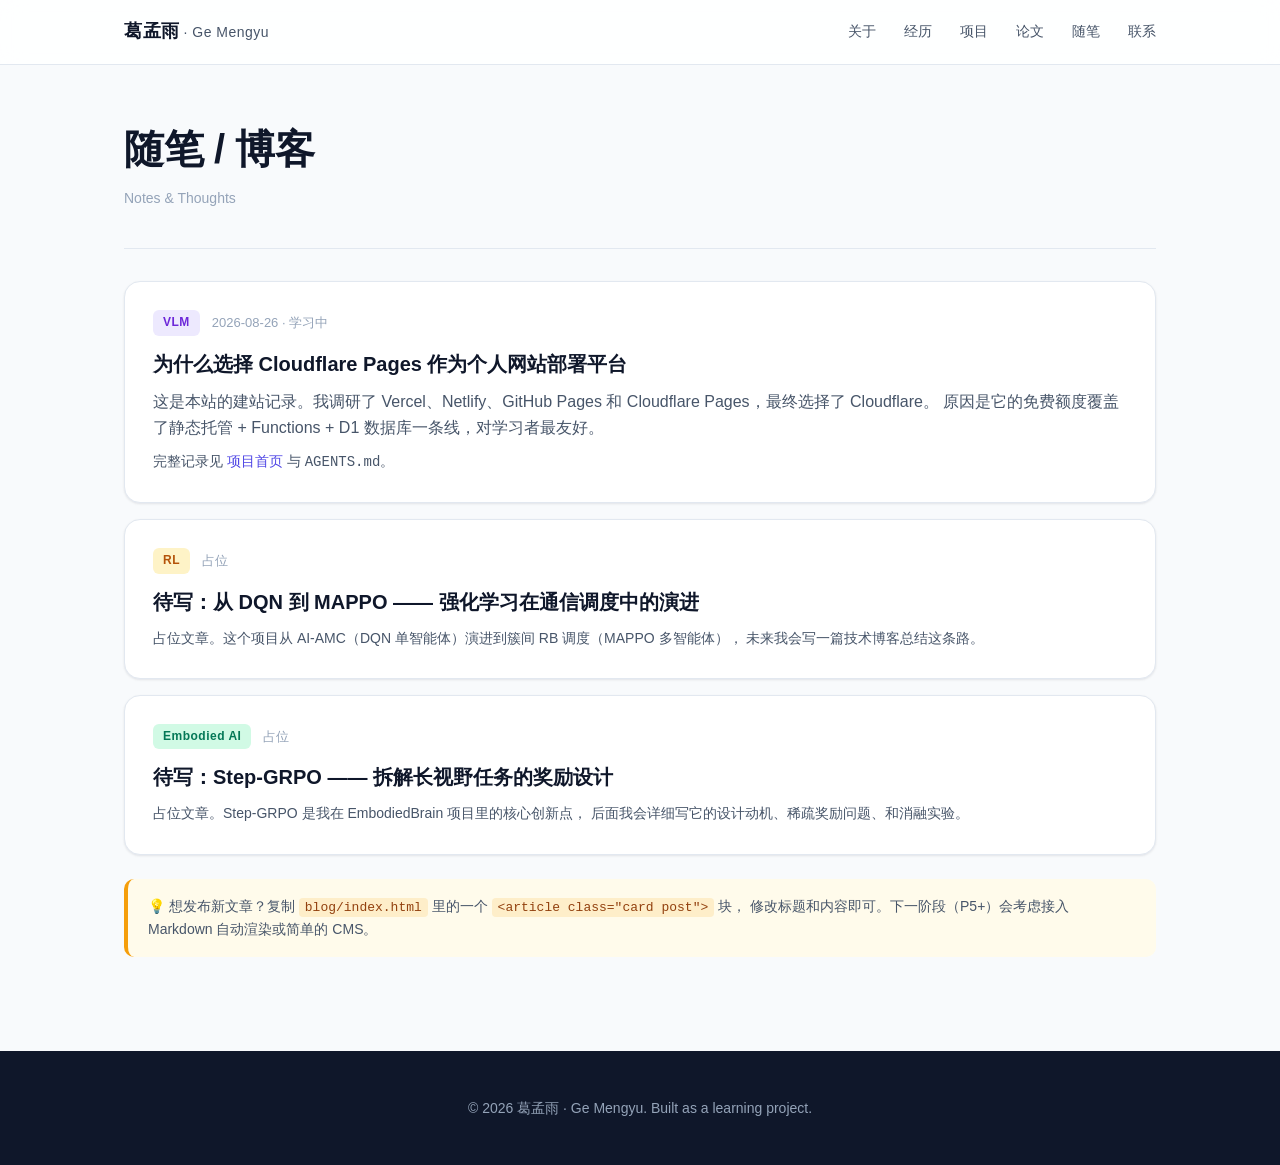
==== src/blog/index.html @ d72390fd "feat(site): add multi-page architecture with project details and blog pages" ====
<!DOCTYPE html>
<html lang="zh-CN">
<head>
  <meta charset="UTF-8" />
  <meta name="viewport" content="width=device-width, initial-scale=1.0" />
  <title>随笔 · 葛孟雨</title>
  <meta name="description" content="葛孟雨的技术随笔与学习笔记。" />
  <link rel="stylesheet" href="../styles/main.css" />
  <link rel="stylesheet" href="../styles/page.css" />
</head>
<body>
  <header class="site-header">
    <div class="container nav">
      <a href="../index.html" class="brand">葛孟雨<span class="brand-en">· Ge Mengyu</span></a>
      <nav class="nav-links" aria-label="主导航">
        <a href="../index.html#about">关于</a>
        <a href="../index.html#experience">经历</a>
        <a href="../projects/index.html">项目</a>
        <a href="../index.html#publications">论文</a>
        <a href="index.html">随笔</a>
        <a href="../index.html#contact">联系</a>
      </nav>
    </div>
  </header>

  <main class="page-list">
    <div class="container">
      <header class="page-header">
        <h1>随笔 / 博客</h1>
        <p class="muted">Notes &amp; Thoughts</p>
      </header>

      <article class="card post">
        <div class="card-meta">
          <span class="tag tag-vlm">VLM</span>
          <span class="time">2026-08-26 · 学习中</span>
        </div>
        <h3>为什么选择 Cloudflare Pages 作为个人网站部署平台</h3>
        <p>
          这是本站的建站记录。我调研了 Vercel、Netlify、GitHub Pages 和 Cloudflare Pages，最终选择了 Cloudflare。
          原因是它的免费额度覆盖了静态托管 + Functions + D1 数据库一条线，对学习者最友好。
        </p>
        <p class="muted">
          完整记录见 <a href="../index.html">项目首页</a> 与 <code>AGENTS.md</code>。
        </p>
      </article>

      <article class="card post">
        <div class="card-meta">
          <span class="tag tag-rl">RL</span>
          <span class="time">占位</span>
        </div>
        <h3>待写：从 DQN 到 MAPPO —— 强化学习在通信调度中的演进</h3>
        <p class="muted">
          占位文章。这个项目从 AI-AMC（DQN 单智能体）演进到簇间 RB 调度（MAPPO 多智能体），
          未来我会写一篇技术博客总结这条路。
        </p>
      </article>

      <article class="card post">
        <div class="card-meta">
          <span class="tag tag-marl">Embodied AI</span>
          <span class="time">占位</span>
        </div>
        <h3>待写：Step-GRPO —— 拆解长视野任务的奖励设计</h3>
        <p class="muted">
          占位文章。Step-GRPO 是我在 EmbodiedBrain 项目里的核心创新点，
          后面我会详细写它的设计动机、稀疏奖励问题、和消融实验。
        </p>
      </article>

      <p class="hint">
        💡 想发布新文章？复制 <code>blog/index.html</code> 里的一个 <code>&lt;article class="card post"&gt;</code> 块，
        修改标题和内容即可。下一阶段（P5+）会考虑接入 Markdown 自动渲染或简单的 CMS。
      </p>
    </div>
  </main>

  <footer class="site-footer">
    <div class="container">
      <p>© 2026 葛孟雨 · Ge Mengyu. Built as a learning project.</p>
    </div>
  </footer>
</body>
</html>
---- src/styles/main.css ----
/* ============================================================
   葛孟雨 · 个人网站样式
   风格：现代彩色 · 卡片化
   ============================================================ */

:root {
  /* 主色调：低饱和靛蓝（沉稳）+ 暖橙点缀（活力） */
  --c-primary: #4f46e5;       /* indigo-600 */
  --c-primary-soft: #eef2ff;  /* indigo-50 */
  --c-accent: #f59e0b;        /* amber-500 */
  --c-accent-soft: #fffbeb;

  /* 中性色 */
  --c-bg: #f8fafc;            /* slate-50 */
  --c-bg-alt: #ffffff;
  --c-text: #0f172a;          /* slate-900 */
  --c-text-soft: #475569;     /* slate-600 */
  --c-text-muted: #94a3b8;    /* slate-400 */
  --c-border: #e2e8f0;        /* slate-200 */

  /* 间距与圆角 */
  --radius: 16px;
  --radius-sm: 10px;
  --shadow-sm: 0 1px 2px rgba(15, 23, 42, 0.04), 0 1px 3px rgba(15, 23, 42, 0.06);
  --shadow-md: 0 4px 6px rgba(15, 23, 42, 0.04), 0 10px 15px rgba(15, 23, 42, 0.06);
  --shadow-lg: 0 20px 25px rgba(15, 23, 42, 0.08), 0 10px 10px rgba(15, 23, 42, 0.04);
}

* { box-sizing: border-box; }

html { scroll-behavior: smooth; }

body {
  margin: 0;
  font-family: -apple-system, BlinkMacSystemFont, "Segoe UI", "PingFang SC",
               "Hiragino Sans GB", "Microsoft YaHei", sans-serif;
  font-size: 16px;
  line-height: 1.65;
  color: var(--c-text);
  background: var(--c-bg);
  -webkit-font-smoothing: antialiased;
}

a { color: var(--c-primary); text-decoration: none; }
a:hover { text-decoration: underline; }

.container {
  max-width: 1080px;
  margin: 0 auto;
  padding: 0 24px;
}

/* ========== Header ========== */
.site-header {
  position: sticky;
  top: 0;
  z-index: 50;
  background: rgba(255, 255, 255, 0.85);
  backdrop-filter: saturate(180%) blur(12px);
  border-bottom: 1px solid var(--c-border);
}
.nav {
  display: flex;
  align-items: center;
  justify-content: space-between;
  height: 64px;
}
.brand {
  font-weight: 700;
  font-size: 18px;
  color: var(--c-text);
  letter-spacing: 0.5px;
}
.brand:hover { text-decoration: none; }
.brand-en {
  font-weight: 400;
  color: var(--c-text-soft);
  margin-left: 4px;
  font-size: 14px;
}
.nav-links {
  display: flex;
  gap: 28px;
}
.nav-links a {
  color: var(--c-text-soft);
  font-size: 14px;
  font-weight: 500;
  transition: color 0.2s;
}
.nav-links a:hover { color: var(--c-primary); text-decoration: none; }

/* ========== Hero ========== */
.hero {
  position: relative;
  padding: 96px 0 80px;
  overflow: hidden;
}
.hero-inner {
  position: relative;
  z-index: 1;
}
.hero-eyebrow {
  display: inline-block;
  font-size: 13px;
  font-weight: 600;
  color: var(--c-primary);
  background: var(--c-primary-soft);
  padding: 6px 14px;
  border-radius: 999px;
  margin: 0 0 24px;
  letter-spacing: 1px;
  text-transform: uppercase;
}
.hero-title {
  font-size: clamp(40px, 6vw, 64px);
  font-weight: 800;
  margin: 0 0 12px;
  letter-spacing: -0.02em;
  line-height: 1.1;
}
.hero-title-en {
  font-weight: 300;
  color: var(--c-text-soft);
  font-size: 0.55em;
  margin-left: 8px;
}
.hero-tagline {
  font-size: 20px;
  color: var(--c-text-soft);
  margin: 0 0 20px;
  font-weight: 500;
}
.hero-tagline .dot { color: var(--c-text-muted); margin: 0 8px; }
.hero-tagline .amp { color: var(--c-accent); font-style: italic; }
.hero-sub {
  max-width: 640px;
  font-size: 16px;
  color: var(--c-text-soft);
  margin: 0 0 32px;
}
.hero-actions { display: flex; gap: 12px; flex-wrap: wrap; }

.btn {
  display: inline-block;
  padding: 12px 22px;
  border-radius: var(--radius-sm);
  font-weight: 600;
  font-size: 15px;
  transition: transform 0.15s, box-shadow 0.15s;
}
.btn:hover { transform: translateY(-1px); text-decoration: none; }
.btn-primary {
  background: var(--c-primary);
  color: #fff;
  box-shadow: var(--shadow-md);
}
.btn-primary:hover { box-shadow: var(--shadow-lg); color: #fff; }
.btn-ghost {
  background: transparent;
  color: var(--c-text);
  border: 1px solid var(--c-border);
}
.btn-ghost:hover { border-color: var(--c-primary); color: var(--c-primary); }

/* Hero 背景装饰 */
.hero-bg {
  position: absolute;
  inset: 0;
  background:
    radial-gradient(circle at 90% 10%, rgba(79, 70, 229, 0.10), transparent 40%),
    radial-gradient(circle at 10% 80%, rgba(245, 158, 11, 0.10), transparent 40%);
  z-index: 0;
}

/* ========== Sections ========== */
.section { padding: 80px 0; }
.section-alt { background: var(--c-bg-alt); }

.section-header {
  margin-bottom: 40px;
}
.section-header h2 {
  font-size: 32px;
  font-weight: 700;
  margin: 0 0 4px;
  letter-spacing: -0.01em;
}
.section-header p {
  margin: 0;
  color: var(--c-text-muted);
  font-size: 13px;
  letter-spacing: 1.5px;
  text-transform: uppercase;
  font-weight: 600;
}

/* ========== Grid ========== */
.grid {
  display: grid;
  grid-template-columns: 1fr;
  gap: 20px;
}
.grid-2 { grid-template-columns: repeat(auto-fit, minmax(320px, 1fr)); }
.grid-3 { grid-template-columns: repeat(auto-fit, minmax(280px, 1fr)); }

/* ========== Card ========== */
.card {
  background: var(--c-bg-alt);
  border: 1px solid var(--c-border);
  border-radius: var(--radius);
  padding: 28px;
  box-shadow: var(--shadow-sm);
  transition: transform 0.2s, box-shadow 0.2s, border-color 0.2s;
}
.card:hover {
  transform: translateY(-2px);
  box-shadow: var(--shadow-md);
  border-color: rgba(79, 70, 229, 0.25);
}
.card h3 {
  margin: 0 0 12px;
  font-size: 18px;
  font-weight: 700;
}
.card p { margin: 0 0 12px; color: var(--c-text-soft); }
.card p:last-child { margin-bottom: 0; }
.mt { margin-top: 20px !important; }

.card-feature {
  border-left: 4px solid var(--c-primary);
}
.card-meta {
  display: flex;
  align-items: center;
  gap: 12px;
  margin-bottom: 12px;
  flex-wrap: wrap;
}
.badge {
  display: inline-block;
  padding: 3px 10px;
  border-radius: 999px;
  font-size: 12px;
  font-weight: 600;
}
.badge-brand { background: var(--c-primary-soft); color: var(--c-primary); }
.time { font-size: 13px; color: var(--c-text-muted); }
.muted { color: var(--c-text-muted); font-size: 14px; }

/* ========== Tags ========== */
.tag-list {
  list-style: none;
  padding: 0;
  margin: 16px 0 0;
  display: flex;
  flex-wrap: wrap;
  gap: 8px;
}
.tag-list li {
  padding: 4px 12px;
  background: var(--c-primary-soft);
  color: var(--c-primary);
  border-radius: 999px;
  font-size: 13px;
  font-weight: 500;
}

.tag {
  display: inline-block;
  padding: 3px 10px;
  border-radius: 6px;
  font-size: 12px;
  font-weight: 600;
  letter-spacing: 0.5px;
}
.tag-vlm { background: #ede9fe; color: #6d28d9; }
.tag-rl { background: #fef3c7; color: #b45309; }
.tag-marl { background: #d1fae5; color: #047857; }

/* ========== Timeline ========== */
.timeline {
  list-style: none;
  padding: 0;
  margin: 0;
}
.timeline li {
  padding: 12px 0;
  border-left: 2px solid var(--c-border);
  padding-left: 16px;
  margin-left: 4px;
  position: relative;
}
.timeline li::before {
  content: "";
  position: absolute;
  left: -5px;
  top: 18px;
  width: 8px;
  height: 8px;
  border-radius: 50%;
  background: var(--c-primary);
}
.timeline li + li { border-top: 1px dashed var(--c-border); }
.timeline .time {
  display: block;
  font-size: 13px;
  color: var(--c-text-muted);
  margin-bottom: 4px;
}

/* ========== Bullets ========== */
.bullets {
  margin: 12px 0 0;
  padding-left: 18px;
  color: var(--c-text-soft);
}
.bullets li { margin-bottom: 6px; }
.bullets strong { color: var(--c-text); }

/* ========== Project Cards ========== */
.card-link {
  display: inline-block;
  margin-top: 12px;
  font-weight: 600;
  font-size: 14px;
}

/* ========== Publications ========== */
.pubs {
  list-style: none;
  padding: 0;
  margin: 0;
  display: grid;
  gap: 8px;
}
.pubs li {
  background: var(--c-bg-alt);
  border: 1px solid var(--c-border);
  border-radius: var(--radius-sm);
  padding: 16px 20px;
  display: flex;
  align-items: baseline;
  gap: 16px;
  transition: border-color 0.2s;
}
.pubs li:hover { border-color: var(--c-primary); }
.pubs .venue {
  flex-shrink: 0;
  font-size: 13px;
  color: var(--c-text-soft);
  font-weight: 600;
  min-width: 160px;
}
.venue-top {
  color: var(--c-primary);
  position: relative;
}
.venue-top::after {
  content: "★";
  margin-left: 4px;
  color: var(--c-accent);
}
.pubs .title { color: var(--c-text); }

.patent {
  margin-top: 32px;
  background: var(--c-accent-soft);
  border-left: 4px solid var(--c-accent);
  border-radius: var(--radius-sm);
  padding: 20px 24px;
}
.patent h3 { margin: 0 0 8px; font-size: 16px; }
.patent ul { margin: 0; padding-left: 20px; color: var(--c-text-soft); }

/* ========== Awards ========== */
.awards {
  list-style: none;
  padding: 0;
  margin: 0;
}
.awards li {
  padding: 10px 0;
  border-bottom: 1px dashed var(--c-border);
  color: var(--c-text-soft);
}
.awards li:last-child { border-bottom: none; }
.awards strong {
  display: inline-block;
  min-width: 60px;
  color: var(--c-primary);
  font-weight: 700;
}

/* ========== Footer ========== */
.site-footer {
  background: var(--c-text);
  color: var(--c-text-muted);
  padding: 32px 0;
  text-align: center;
  font-size: 14px;
}

/* ========== Responsive ========== */
@media (max-width: 640px) {
  .nav-links { display: none; }
  .hero { padding: 64px 0 56px; }
  .section { padding: 56px 0; }
  .section-header h2 { font-size: 26px; }
  .card { padding: 22px; }
  .pubs li { flex-direction: column; gap: 4px; }
  .pubs .venue { min-width: auto; }
}
---- src/styles/page.css ----
/* ============================================================
   详情页 / 列表页 / 博客页专用样式
   ============================================================ */

.page-detail,
.page-list {
  padding: 48px 0 80px;
  min-height: 70vh;
}

.page-header {
  margin-bottom: 32px;
  padding-bottom: 24px;
  border-bottom: 1px solid var(--c-border);
}
.page-header h1 {
  font-size: clamp(28px, 4vw, 40px);
  font-weight: 800;
  margin: 12px 0 8px;
  letter-spacing: -0.01em;
  line-height: 1.2;
}
.page-header .tag { margin-right: 8px; }

.back-link {
  display: inline-block;
  margin-bottom: 24px;
  color: var(--c-text-soft);
  font-size: 14px;
  font-weight: 500;
}
.back-link:hover { color: var(--c-primary); text-decoration: none; }

/* 详情页区段间距 */
.page-detail .card { margin-bottom: 16px; }
.page-detail .card h3 {
  color: var(--c-primary);
  font-size: 19px;
}

/* 详情页：让链接更醒目 */
.page-detail a { color: var(--c-primary); }

/* 项目列表页：整张卡片可点 */
.project-card-link {
  display: block;
  color: inherit;
  text-decoration: none;
  position: relative;
  transition: transform 0.2s, box-shadow 0.2s, border-color 0.2s;
}
.project-card-link:hover {
  text-decoration: none;
  color: inherit;
  transform: translateY(-3px);
  box-shadow: var(--shadow-md);
  border-color: var(--c-primary);
}
.project-card-link h3 { color: var(--c-primary); }

/* 博客文章 */
.post { margin-bottom: 16px; }
.post h3 {
  font-size: 20px;
  margin: 0 0 8px;
  color: var(--c-text);
}
.post p { margin: 0 0 8px; }
.post p:last-child { margin-bottom: 0; }

.hint {
  margin-top: 24px;
  padding: 16px 20px;
  background: var(--c-accent-soft);
  border-left: 4px solid var(--c-accent);
  border-radius: var(--radius-sm);
  color: var(--c-text-soft);
  font-size: 14px;
}
.hint code {
  background: rgba(245, 158, 11, 0.15);
  color: #92400e;
  padding: 2px 6px;
  border-radius: 4px;
  font-size: 13px;
}
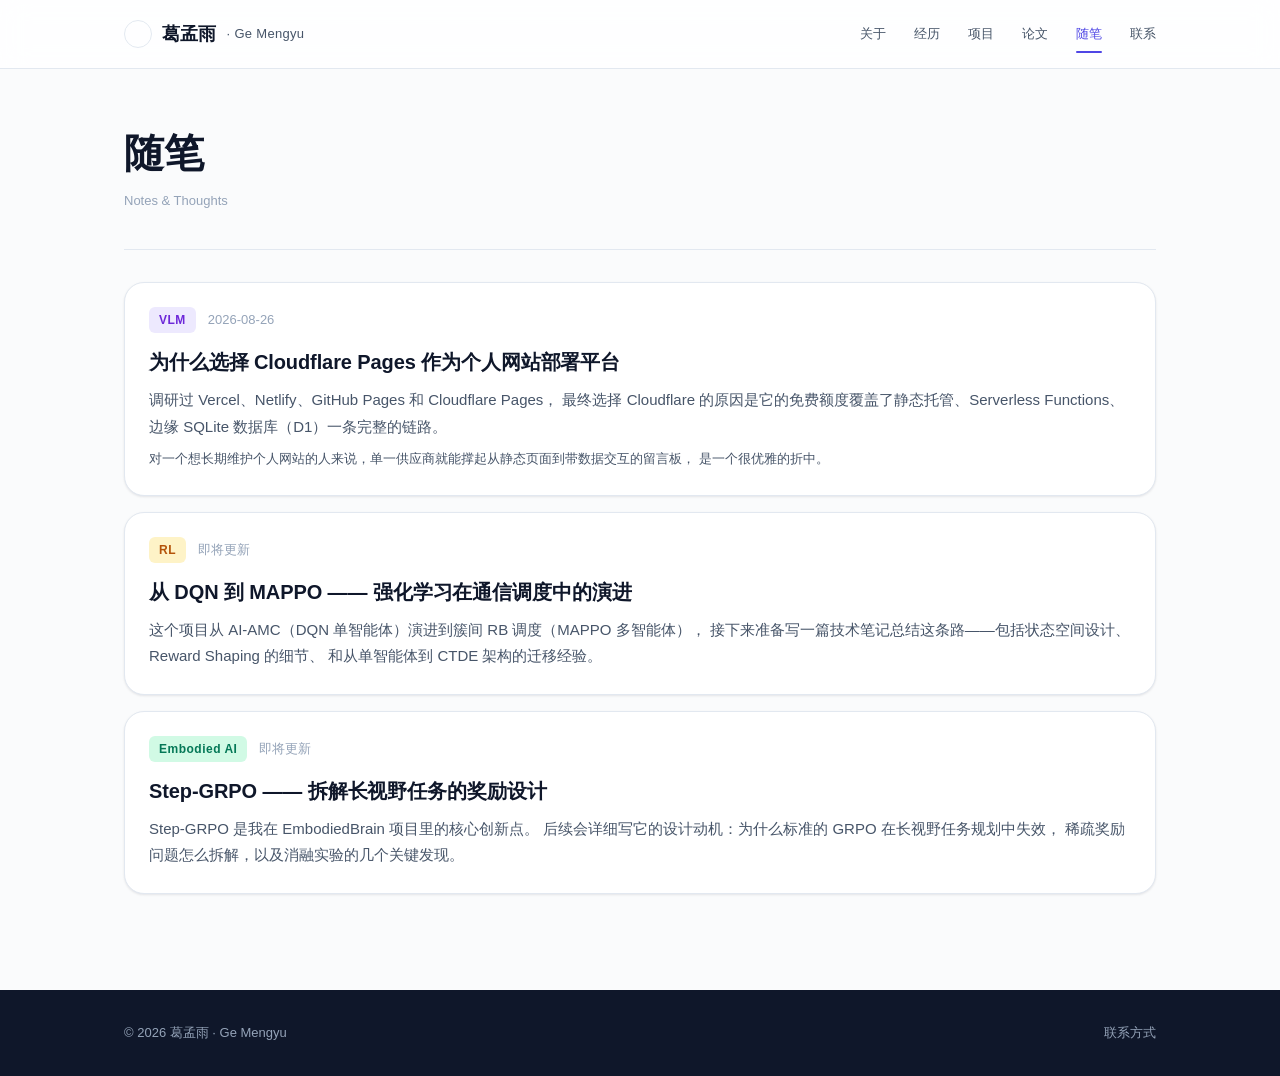
==== commit 45b96581: "feat(design): P5 production polish — hero portrait, about photo, PWA manifest, Open Graph, remove le" ====
--- a/src/blog/index.html
+++ b/src/blog/index.html
@@ -4,21 +4,38 @@
   <meta charset="UTF-8" />
   <meta name="viewport" content="width=device-width, initial-scale=1.0" />
   <title>随笔 · 葛孟雨</title>
-  <meta name="description" content="葛孟雨的技术随笔与学习笔记。" />
+  <meta name="description" content="葛孟雨的技术随笔 — 关于大模型、强化学习、具身智能和工程实践的笔记。" />
+  <meta name="author" content="葛孟雨" />
+  <meta name="theme-color" content="#4f46e5" />
+
+  <meta property="og:type" content="website" />
+  <meta property="og:title" content="随笔 · 葛孟雨" />
+  <meta property="og:description" content="技术随笔 — 大模型、强化学习、具身智能。" />
+  <meta property="og:image" content="/assets/images/avatar.jpg" />
+  <meta property="og:locale" content="zh_CN" />
+  <meta name="twitter:card" content="summary_large_image" />
+
+  <link rel="icon" type="image/png" sizes="32x32" href="/assets/images/favicon-32.png" />
+  <link rel="apple-touch-icon" sizes="180x180" href="/assets/images/favicon-180.png" />
+  <link rel="manifest" href="/manifest.json" />
+
   <link rel="stylesheet" href="../styles/main.css" />
   <link rel="stylesheet" href="../styles/page.css" />
 </head>
 <body>
   <header class="site-header">
     <div class="container nav">
-      <a href="../index.html" class="brand">葛孟雨<span class="brand-en">· Ge Mengyu</span></a>
+      <a href="../index.html" class="brand">
+        <span class="brand-mark" aria-hidden="true" style="background-image:url('/assets/images/avatar-200.jpg')"></span>
+        葛孟雨<span class="brand-en">· Ge Mengyu</span>
+      </a>
       <nav class="nav-links" aria-label="主导航">
         <a href="../index.html#about">关于</a>
         <a href="../index.html#experience">经历</a>
         <a href="../projects/index.html">项目</a>
         <a href="../index.html#publications">论文</a>
-        <a href="index.html">随笔</a>
-        <a href="../index.html#contact">联系</a>
+        <a href="index.html" class="active">随笔</a>
+        <a href="../contact/index.html">联系</a>
       </nav>
     </div>
   </header>
@@ -26,59 +43,59 @@
   <main class="page-list">
     <div class="container">
       <header class="page-header">
-        <h1>随笔 / 博客</h1>
+        <h1>随笔</h1>
         <p class="muted">Notes &amp; Thoughts</p>
       </header>
 
       <article class="card post">
         <div class="card-meta">
           <span class="tag tag-vlm">VLM</span>
-          <span class="time">2026-08-26 · 学习中</span>
+          <span class="time">2026-08-26</span>
         </div>
         <h3>为什么选择 Cloudflare Pages 作为个人网站部署平台</h3>
         <p>
-          这是本站的建站记录。我调研了 Vercel、Netlify、GitHub Pages 和 Cloudflare Pages，最终选择了 Cloudflare。
-          原因是它的免费额度覆盖了静态托管 + Functions + D1 数据库一条线，对学习者最友好。
+          调研过 Vercel、Netlify、GitHub Pages 和 Cloudflare Pages，
+          最终选择 Cloudflare 的原因是它的免费额度覆盖了静态托管、Serverless Functions、
+          边缘 SQLite 数据库（D1）一条完整的链路。
         </p>
         <p class="muted">
-          完整记录见 <a href="../index.html">项目首页</a> 与 <code>AGENTS.md</code>。
+          对一个想长期维护个人网站的人来说，单一供应商就能撑起从静态页面到带数据交互的留言板，
+          是一个很优雅的折中。
         </p>
       </article>
 
       <article class="card post">
         <div class="card-meta">
           <span class="tag tag-rl">RL</span>
-          <span class="time">占位</span>
+          <span class="time">即将更新</span>
         </div>
-        <h3>待写：从 DQN 到 MAPPO —— 强化学习在通信调度中的演进</h3>
-        <p class="muted">
-          占位文章。这个项目从 AI-AMC（DQN 单智能体）演进到簇间 RB 调度（MAPPO 多智能体），
-          未来我会写一篇技术博客总结这条路。
+        <h3>从 DQN 到 MAPPO —— 强化学习在通信调度中的演进</h3>
+        <p>
+          这个项目从 AI-AMC（DQN 单智能体）演进到簇间 RB 调度（MAPPO 多智能体），
+          接下来准备写一篇技术笔记总结这条路——包括状态空间设计、Reward Shaping 的细节、
+          和从单智能体到 CTDE 架构的迁移经验。
         </p>
       </article>
 
       <article class="card post">
         <div class="card-meta">
           <span class="tag tag-marl">Embodied AI</span>
-          <span class="time">占位</span>
+          <span class="time">即将更新</span>
         </div>
-        <h3>待写：Step-GRPO —— 拆解长视野任务的奖励设计</h3>
-        <p class="muted">
-          占位文章。Step-GRPO 是我在 EmbodiedBrain 项目里的核心创新点，
-          后面我会详细写它的设计动机、稀疏奖励问题、和消融实验。
+        <h3>Step-GRPO —— 拆解长视野任务的奖励设计</h3>
+        <p>
+          Step-GRPO 是我在 EmbodiedBrain 项目里的核心创新点。
+          后续会详细写它的设计动机：为什么标准的 GRPO 在长视野任务规划中失效，
+          稀疏奖励问题怎么拆解，以及消融实验的几个关键发现。
         </p>
       </article>
-
-      <p class="hint">
-        💡 想发布新文章？复制 <code>blog/index.html</code> 里的一个 <code>&lt;article class="card post"&gt;</code> 块，
-        修改标题和内容即可。下一阶段（P5+）会考虑接入 Markdown 自动渲染或简单的 CMS。
-      </p>
     </div>
   </main>
 
   <footer class="site-footer">
     <div class="container">
-      <p>© 2026 葛孟雨 · Ge Mengyu. Built as a learning project.</p>
+      <span>© 2026 葛孟雨 · Ge Mengyu</span>
+      <span><a href="../contact/index.html">联系方式</a></span>
     </div>
   </footer>
 </body>
--- a/src/styles/main.css
+++ b/src/styles/main.css
@@ -1,82 +1,159 @@
 /* ============================================================
    葛孟雨 · 个人网站样式
-   风格：现代彩色 · 卡片化
+   风格：专业现代 · 卡片化 · 细节克制
    ============================================================ */
 
 :root {
-  /* 主色调：低饱和靛蓝（沉稳）+ 暖橙点缀（活力） */
-  --c-primary: #4f46e5;       /* indigo-600 */
-  --c-primary-soft: #eef2ff;  /* indigo-50 */
-  --c-accent: #f59e0b;        /* amber-500 */
+  /* 主色：低饱和靛蓝（沉稳）+ 暖橙点缀（活力） */
+  --c-primary: #4f46e5;
+  --c-primary-2: #6366f1;        /* hover / 渐变伴侣 */
+  --c-primary-soft: #eef2ff;
+  --c-primary-deep: #3730a3;     /* 深色文本强调 */
+  --c-accent: #f59e0b;
   --c-accent-soft: #fffbeb;
 
-  /* 中性色 */
-  --c-bg: #f8fafc;            /* slate-50 */
-  --c-bg-alt: #ffffff;
-  --c-text: #0f172a;          /* slate-900 */
-  --c-text-soft: #475569;     /* slate-600 */
-  --c-text-muted: #94a3b8;    /* slate-400 */
-  --c-border: #e2e8f0;        /* slate-200 */
-
-  /* 间距与圆角 */
-  --radius: 16px;
-  --radius-sm: 10px;
+  /* 中性色阶（精心调过，避免对比度坑） */
+  --c-bg: #fafbfc;               /* 主背景，slate-50 微调 */
+  --c-bg-alt: #ffffff;           /* 卡片背景 */
+  --c-bg-subtle: #f1f5f9;        /* 子区块背景 */
+  --c-text: #0f172a;
+  --c-text-soft: #475569;
+  --c-text-muted: #94a3b8;
+  --c-border: #e2e8f0;
+  --c-border-strong: #cbd5e1;
+
+  /* 排版尺度 */
+  --fs-xs: 12px;
+  --fs-sm: 13px;
+  --fs-base: 15px;
+  --fs-md: 16px;
+  --fs-lg: 18px;
+  --fs-xl: 20px;
+  --fs-2xl: 24px;
+  --fs-3xl: 32px;
+  --fs-4xl: 40px;
+  --fs-5xl: clamp(40px, 6vw, 64px);
+
+  /* 间距 */
+  --space-1: 4px;
+  --space-2: 8px;
+  --space-3: 12px;
+  --space-4: 16px;
+  --space-5: 20px;
+  --space-6: 24px;
+  --space-8: 32px;
+  --space-10: 40px;
+  --space-12: 48px;
+  --space-16: 64px;
+  --space-20: 80px;
+
+  /* 圆角 */
+  --radius-sm: 8px;
+  --radius: 14px;
+  --radius-lg: 20px;
+  --radius-xl: 28px;
+
+  /* 阴影 */
   --shadow-sm: 0 1px 2px rgba(15, 23, 42, 0.04), 0 1px 3px rgba(15, 23, 42, 0.06);
   --shadow-md: 0 4px 6px rgba(15, 23, 42, 0.04), 0 10px 15px rgba(15, 23, 42, 0.06);
   --shadow-lg: 0 20px 25px rgba(15, 23, 42, 0.08), 0 10px 10px rgba(15, 23, 42, 0.04);
-}
-
-* { box-sizing: border-box; }
+  --shadow-glow: 0 20px 60px -10px rgba(79, 70, 229, 0.18);
+
+  /* 动效 */
+  --ease: cubic-bezier(0.4, 0, 0.2, 1);
+  --t-fast: 150ms;
+  --t-base: 220ms;
+}
+
+/* ============== 基础 ============== */
+
+*, *::before, *::after { box-sizing: border-box; }
 
 html { scroll-behavior: smooth; }
 
 body {
   margin: 0;
-  font-family: -apple-system, BlinkMacSystemFont, "Segoe UI", "PingFang SC",
-               "Hiragino Sans GB", "Microsoft YaHei", sans-serif;
-  font-size: 16px;
-  line-height: 1.65;
+  font-family:
+    -apple-system, BlinkMacSystemFont, "Segoe UI",
+    "PingFang SC", "Hiragino Sans GB", "Microsoft YaHei",
+    "Helvetica Neue", Arial, sans-serif;
+  font-size: var(--fs-base);
+  line-height: 1.7;
   color: var(--c-text);
   background: var(--c-bg);
   -webkit-font-smoothing: antialiased;
-}
-
-a { color: var(--c-primary); text-decoration: none; }
-a:hover { text-decoration: underline; }
+  -moz-osx-font-smoothing: grayscale;
+  text-rendering: optimizeLegibility;
+}
+
+a {
+  color: var(--c-primary);
+  text-decoration: none;
+  transition: color var(--t-fast) var(--ease);
+}
+a:hover { color: var(--c-primary-2); }
+
+img { max-width: 100%; height: auto; display: block; }
+
+/* 选区颜色 */
+::selection {
+  background: var(--c-primary-soft);
+  color: var(--c-primary-deep);
+}
+
+/* 焦点态（无障碍） */
+:focus-visible {
+  outline: 2px solid var(--c-primary);
+  outline-offset: 2px;
+  border-radius: 4px;
+}
 
 .container {
   max-width: 1080px;
   margin: 0 auto;
-  padding: 0 24px;
-}
-
-/* ========== Header ========== */
+  padding: 0 var(--space-6);
+}
+
+/* ============== Header ============== */
+
 .site-header {
   position: sticky;
   top: 0;
   z-index: 50;
-  background: rgba(255, 255, 255, 0.85);
-  backdrop-filter: saturate(180%) blur(12px);
+  background: rgba(255, 255, 255, 0.78);
+  backdrop-filter: saturate(180%) blur(14px);
+  -webkit-backdrop-filter: saturate(180%) blur(14px);
   border-bottom: 1px solid var(--c-border);
 }
 .nav {
   display: flex;
   align-items: center;
   justify-content: space-between;
-  height: 64px;
+  height: 68px;
 }
 .brand {
   font-weight: 700;
-  font-size: 18px;
+  font-size: var(--fs-lg);
   color: var(--c-text);
-  letter-spacing: 0.5px;
-}
-.brand:hover { text-decoration: none; }
+  letter-spacing: 0.2px;
+  display: flex;
+  align-items: center;
+  gap: 10px;
+}
+.brand:hover { color: var(--c-text); }
+.brand-mark {
+  width: 28px;
+  height: 28px;
+  border-radius: 50%;
+  background-size: cover;
+  background-position: center;
+  border: 1px solid var(--c-border);
+}
 .brand-en {
   font-weight: 400;
   color: var(--c-text-soft);
-  margin-left: 4px;
-  font-size: 14px;
+  font-size: var(--fs-sm);
+  letter-spacing: 0.3px;
 }
 .nav-links {
   display: flex;
@@ -84,70 +161,160 @@
 }
 .nav-links a {
   color: var(--c-text-soft);
-  font-size: 14px;
+  font-size: var(--fs-sm);
   font-weight: 500;
-  transition: color 0.2s;
-}
-.nav-links a:hover { color: var(--c-primary); text-decoration: none; }
-
-/* ========== Hero ========== */
+  padding: 4px 0;
+  position: relative;
+}
+.nav-links a:hover { color: var(--c-primary); }
+.nav-links a.active {
+  color: var(--c-primary);
+}
+.nav-links a.active::after {
+  content: "";
+  position: absolute;
+  left: 0; right: 0; bottom: -4px;
+  height: 2px;
+  background: var(--c-primary);
+  border-radius: 2px;
+}
+
+/* ============== Hero ============== */
+
 .hero {
   position: relative;
-  padding: 96px 0 80px;
+  padding: var(--space-16) 0 var(--space-20);
   overflow: hidden;
 }
-.hero-inner {
-  position: relative;
-  z-index: 1;
+.hero-grid {
+  display: grid;
+  grid-template-columns: 1.3fr 1fr;
+  gap: var(--space-12);
+  align-items: center;
 }
 .hero-eyebrow {
-  display: inline-block;
-  font-size: 13px;
+  display: inline-flex;
+  align-items: center;
+  gap: 8px;
+  font-size: var(--fs-xs);
   font-weight: 600;
   color: var(--c-primary);
   background: var(--c-primary-soft);
   padding: 6px 14px;
   border-radius: 999px;
-  margin: 0 0 24px;
-  letter-spacing: 1px;
+  margin: 0 0 var(--space-5);
+  letter-spacing: 1.2px;
   text-transform: uppercase;
 }
+.hero-eyebrow::before {
+  content: "";
+  width: 6px;
+  height: 6px;
+  border-radius: 50%;
+  background: var(--c-primary);
+  box-shadow: 0 0 0 4px rgba(79, 70, 229, 0.18);
+}
 .hero-title {
-  font-size: clamp(40px, 6vw, 64px);
+  font-size: var(--fs-5xl);
   font-weight: 800;
-  margin: 0 0 12px;
+  margin: 0 0 var(--space-3);
   letter-spacing: -0.02em;
-  line-height: 1.1;
+  line-height: 1.08;
 }
 .hero-title-en {
+  display: block;
   font-weight: 300;
   color: var(--c-text-soft);
-  font-size: 0.55em;
-  margin-left: 8px;
+  font-size: 0.42em;
+  margin-top: 6px;
+  letter-spacing: 0.3px;
 }
 .hero-tagline {
-  font-size: 20px;
-  color: var(--c-text-soft);
-  margin: 0 0 20px;
+  font-size: var(--fs-xl);
+  color: var(--c-text-soft);
+  margin: 0 0 var(--space-4);
   font-weight: 500;
+  letter-spacing: 0.1px;
 }
 .hero-tagline .dot { color: var(--c-text-muted); margin: 0 8px; }
-.hero-tagline .amp { color: var(--c-accent); font-style: italic; }
+.hero-tagline .amp {
+  color: var(--c-accent);
+  font-style: italic;
+  font-weight: 600;
+}
 .hero-sub {
-  max-width: 640px;
-  font-size: 16px;
-  color: var(--c-text-soft);
-  margin: 0 0 32px;
-}
-.hero-actions { display: flex; gap: 12px; flex-wrap: wrap; }
+  max-width: 540px;
+  font-size: var(--fs-md);
+  color: var(--c-text-soft);
+  margin: 0 0 var(--space-8);
+  line-height: 1.75;
+}
+.hero-actions {
+  display: flex;
+  gap: var(--space-3);
+  flex-wrap: wrap;
+}
+
+/* Hero 头像框 */
+.hero-portrait {
+  position: relative;
+  justify-self: end;
+  width: 100%;
+  max-width: 360px;
+  aspect-ratio: 3 / 4;
+  border-radius: var(--radius-xl);
+  overflow: hidden;
+  box-shadow: var(--shadow-glow);
+  transform: rotate(2deg);
+  transition: transform var(--t-base) var(--ease);
+}
+.hero-portrait:hover { transform: rotate(0deg) translateY(-4px); }
+.hero-portrait img {
+  width: 100%;
+  height: 100%;
+  object-fit: cover;
+  object-position: center 20%;
+}
+.hero-portrait::after {
+  content: "";
+  position: absolute;
+  inset: 0;
+  background: linear-gradient(
+    to bottom,
+    transparent 60%,
+    rgba(15, 23, 42, 0.04) 100%
+  );
+  pointer-events: none;
+}
+
+/* Hero 装饰背景 */
+.hero-bg {
+  position: absolute;
+  inset: 0;
+  z-index: 0;
+  pointer-events: none;
+  background:
+    radial-gradient(ellipse 80% 50% at 90% 0%, rgba(79, 70, 229, 0.10), transparent 60%),
+    radial-gradient(ellipse 60% 50% at 0% 100%, rgba(245, 158, 11, 0.08), transparent 60%);
+}
+.hero .container { position: relative; z-index: 1; }
+
+/* ============== Buttons ============== */
 
 .btn {
-  display: inline-block;
-  padding: 12px 22px;
-  border-radius: var(--radius-sm);
+  display: inline-flex;
+  align-items: center;
+  gap: 8px;
+  padding: 11px 22px;
+  border-radius: var(--radius);
   font-weight: 600;
-  font-size: 15px;
-  transition: transform 0.15s, box-shadow 0.15s;
+  font-size: var(--fs-sm);
+  transition: transform var(--t-fast) var(--ease),
+              box-shadow var(--t-fast) var(--ease),
+              background var(--t-fast) var(--ease);
+  cursor: pointer;
+  border: 1px solid transparent;
+  white-space: nowrap;
 }
 .btn:hover { transform: translateY(-1px); text-decoration: none; }
 .btn-primary {
@@ -155,202 +322,237 @@
   color: #fff;
   box-shadow: var(--shadow-md);
 }
-.btn-primary:hover { box-shadow: var(--shadow-lg); color: #fff; }
+.btn-primary:hover {
+  background: var(--c-primary-2);
+  box-shadow: var(--shadow-lg);
+  color: #fff;
+}
 .btn-ghost {
   background: transparent;
   color: var(--c-text);
-  border: 1px solid var(--c-border);
-}
-.btn-ghost:hover { border-color: var(--c-primary); color: var(--c-primary); }
-
-/* Hero 背景装饰 */
-.hero-bg {
-  position: absolute;
-  inset: 0;
-  background:
-    radial-gradient(circle at 90% 10%, rgba(79, 70, 229, 0.10), transparent 40%),
-    radial-gradient(circle at 10% 80%, rgba(245, 158, 11, 0.10), transparent 40%);
-  z-index: 0;
-}
-
-/* ========== Sections ========== */
-.section { padding: 80px 0; }
+  border-color: var(--c-border-strong);
+}
+.btn-ghost:hover {
+  border-color: var(--c-primary);
+  color: var(--c-primary);
+  background: var(--c-primary-soft);
+}
+
+/* ============== Sections ============== */
+
+.section { padding: var(--space-20) 0; }
 .section-alt { background: var(--c-bg-alt); }
 
 .section-header {
-  margin-bottom: 40px;
+  margin-bottom: var(--space-10);
+  display: flex;
+  align-items: baseline;
+  gap: var(--space-4);
+  flex-wrap: wrap;
 }
 .section-header h2 {
-  font-size: 32px;
+  font-size: var(--fs-3xl);
   font-weight: 700;
-  margin: 0 0 4px;
+  margin: 0;
   letter-spacing: -0.01em;
 }
 .section-header p {
   margin: 0;
   color: var(--c-text-muted);
-  font-size: 13px;
-  letter-spacing: 1.5px;
+  font-size: var(--fs-xs);
+  letter-spacing: 2px;
   text-transform: uppercase;
   font-weight: 600;
 }
-
-/* ========== Grid ========== */
+.section-header .header-meta {
+  margin-left: auto;
+  font-size: var(--fs-sm);
+  color: var(--c-text-muted);
+}
+
+/* ============== Grid ============== */
+
 .grid {
   display: grid;
   grid-template-columns: 1fr;
-  gap: 20px;
-}
-.grid-2 { grid-template-columns: repeat(auto-fit, minmax(320px, 1fr)); }
-.grid-3 { grid-template-columns: repeat(auto-fit, minmax(280px, 1fr)); }
-
-/* ========== Card ========== */
+  gap: var(--space-5);
+}
+.grid-2 {
+  grid-template-columns: repeat(auto-fit, minmax(320px, 1fr));
+}
+.grid-3 {
+  grid-template-columns: repeat(auto-fit, minmax(280px, 1fr));
+}
+
+/* ============== Card ============== */
+
 .card {
   background: var(--c-bg-alt);
   border: 1px solid var(--c-border);
-  border-radius: var(--radius);
-  padding: 28px;
+  border-radius: var(--radius-lg);
+  padding: var(--space-6);
   box-shadow: var(--shadow-sm);
-  transition: transform 0.2s, box-shadow 0.2s, border-color 0.2s;
+  transition: transform var(--t-base) var(--ease),
+              box-shadow var(--t-base) var(--ease),
+              border-color var(--t-base) var(--ease);
 }
 .card:hover {
   transform: translateY(-2px);
   box-shadow: var(--shadow-md);
-  border-color: rgba(79, 70, 229, 0.25);
+  border-color: rgba(79, 70, 229, 0.28);
 }
 .card h3 {
-  margin: 0 0 12px;
-  font-size: 18px;
+  margin: 0 0 var(--space-3);
+  font-size: var(--fs-lg);
   font-weight: 700;
-}
-.card p { margin: 0 0 12px; color: var(--c-text-soft); }
+  letter-spacing: -0.005em;
+}
+.card p {
+  margin: 0 0 var(--space-3);
+  color: var(--c-text-soft);
+  line-height: 1.75;
+}
 .card p:last-child { margin-bottom: 0; }
-.mt { margin-top: 20px !important; }
 
 .card-feature {
   border-left: 4px solid var(--c-primary);
-}
+  background: linear-gradient(135deg, var(--c-bg-alt) 0%, var(--c-primary-soft) 200%);
+}
+
 .card-meta {
   display: flex;
   align-items: center;
-  gap: 12px;
-  margin-bottom: 12px;
+  gap: var(--space-3);
+  margin-bottom: var(--space-3);
   flex-wrap: wrap;
 }
 .badge {
   display: inline-block;
   padding: 3px 10px;
   border-radius: 999px;
-  font-size: 12px;
+  font-size: var(--fs-xs);
   font-weight: 600;
+  letter-spacing: 0.2px;
 }
 .badge-brand { background: var(--c-primary-soft); color: var(--c-primary); }
-.time { font-size: 13px; color: var(--c-text-muted); }
-.muted { color: var(--c-text-muted); font-size: 14px; }
-
-/* ========== Tags ========== */
+.badge-success { background: #d1fae5; color: #065f46; }
+.badge-neutral { background: var(--c-bg-subtle); color: var(--c-text-soft); }
+
+.time { font-size: var(--fs-sm); color: var(--c-text-muted); }
+.muted { color: var(--c-text-muted); font-size: var(--fs-sm); }
+
+.mt { margin-top: var(--space-5) !important; }
+
+/* ============== Tags ============== */
+
 .tag-list {
   list-style: none;
   padding: 0;
-  margin: 16px 0 0;
+  margin: var(--space-4) 0 0;
   display: flex;
   flex-wrap: wrap;
   gap: 8px;
 }
 .tag-list li {
-  padding: 4px 12px;
+  padding: 5px 12px;
   background: var(--c-primary-soft);
   color: var(--c-primary);
   border-radius: 999px;
-  font-size: 13px;
+  font-size: var(--fs-sm);
   font-weight: 500;
-}
+  border: 1px solid transparent;
+  transition: border-color var(--t-fast) var(--ease);
+}
+.tag-list li:hover { border-color: var(--c-primary); }
 
 .tag {
   display: inline-block;
   padding: 3px 10px;
   border-radius: 6px;
-  font-size: 12px;
-  font-weight: 600;
+  font-size: var(--fs-xs);
+  font-weight: 700;
   letter-spacing: 0.5px;
 }
 .tag-vlm { background: #ede9fe; color: #6d28d9; }
 .tag-rl { background: #fef3c7; color: #b45309; }
 .tag-marl { background: #d1fae5; color: #047857; }
-
-/* ========== Timeline ========== */
+.tag-pub { background: #dbeafe; color: #1e40af; }
+
+/* ============== Timeline ============== */
+
 .timeline {
   list-style: none;
   padding: 0;
   margin: 0;
 }
 .timeline li {
-  padding: 12px 0;
+  padding: var(--space-3) 0 var(--space-3) var(--space-4);
   border-left: 2px solid var(--c-border);
-  padding-left: 16px;
   margin-left: 4px;
   position: relative;
 }
+.timeline li + li { border-top: 1px dashed var(--c-border); }
 .timeline li::before {
   content: "";
   position: absolute;
   left: -5px;
-  top: 18px;
+  top: 22px;
   width: 8px;
   height: 8px;
   border-radius: 50%;
   background: var(--c-primary);
-}
-.timeline li + li { border-top: 1px dashed var(--c-border); }
+  box-shadow: 0 0 0 3px var(--c-bg-alt);
+}
 .timeline .time {
   display: block;
-  font-size: 13px;
+  font-size: var(--fs-xs);
   color: var(--c-text-muted);
   margin-bottom: 4px;
-}
-
-/* ========== Bullets ========== */
+  letter-spacing: 0.3px;
+}
+
+/* ============== Bullets ============== */
+
 .bullets {
-  margin: 12px 0 0;
-  padding-left: 18px;
-  color: var(--c-text-soft);
-}
-.bullets li { margin-bottom: 6px; }
-.bullets strong { color: var(--c-text); }
-
-/* ========== Project Cards ========== */
-.card-link {
-  display: inline-block;
-  margin-top: 12px;
-  font-weight: 600;
-  font-size: 14px;
-}
-
-/* ========== Publications ========== */
+  margin: var(--space-3) 0 0;
+  padding-left: 20px;
+  color: var(--c-text-soft);
+}
+.bullets li { margin-bottom: 8px; line-height: 1.7; }
+.bullets li::marker { color: var(--c-primary); }
+.bullets strong { color: var(--c-text); font-weight: 600; }
+
+/* ============== Publications ============== */
+
 .pubs {
   list-style: none;
   padding: 0;
   margin: 0;
   display: grid;
-  gap: 8px;
+  gap: var(--space-2);
 }
 .pubs li {
   background: var(--c-bg-alt);
   border: 1px solid var(--c-border);
-  border-radius: var(--radius-sm);
-  padding: 16px 20px;
+  border-radius: var(--radius);
+  padding: var(--space-4) var(--space-5);
   display: flex;
   align-items: baseline;
-  gap: 16px;
-  transition: border-color 0.2s;
-}
-.pubs li:hover { border-color: var(--c-primary); }
+  gap: var(--space-4);
+  transition: border-color var(--t-base) var(--ease),
+              transform var(--t-base) var(--ease);
+}
+.pubs li:hover {
+  border-color: var(--c-primary);
+  transform: translateX(2px);
+}
 .pubs .venue {
   flex-shrink: 0;
-  font-size: 13px;
-  color: var(--c-text-soft);
-  font-weight: 600;
-  min-width: 160px;
+  font-size: var(--fs-xs);
+  color: var(--c-text-soft);
+  font-weight: 700;
+  min-width: 170px;
+  letter-spacing: 0.3px;
 }
 .venue-top {
   color: var(--c-primary);
@@ -361,28 +563,91 @@
   margin-left: 4px;
   color: var(--c-accent);
 }
-.pubs .title { color: var(--c-text); }
+.pubs .title {
+  color: var(--c-text);
+  font-size: var(--fs-base);
+  line-height: 1.55;
+}
 
 .patent {
-  margin-top: 32px;
+  margin-top: var(--space-6);
   background: var(--c-accent-soft);
   border-left: 4px solid var(--c-accent);
-  border-radius: var(--radius-sm);
-  padding: 20px 24px;
-}
-.patent h3 { margin: 0 0 8px; font-size: 16px; }
+  border-radius: var(--radius);
+  padding: var(--space-5) var(--space-6);
+}
+.patent h3 { margin: 0 0 var(--space-2); font-size: var(--fs-md); }
 .patent ul { margin: 0; padding-left: 20px; color: var(--c-text-soft); }
-
-/* ========== Awards ========== */
+.patent li { margin-bottom: 4px; }
+
+/* ============== About layout (with portrait) ============== */
+
+.about-layout {
+  display: grid;
+  grid-template-columns: 2fr 1fr;
+  gap: var(--space-10);
+  align-items: start;
+}
+.about-text {
+  display: grid;
+  gap: var(--space-5);
+}
+.about-aside {
+  position: sticky;
+  top: 100px;
+  display: flex;
+  flex-direction: column;
+  align-items: center;
+  gap: var(--space-3);
+}
+.about-photo {
+  width: 100%;
+  max-width: 280px;
+  aspect-ratio: 1 / 1;
+  border-radius: var(--radius-xl);
+  overflow: hidden;
+  margin: 0;
+  box-shadow: var(--shadow-lg);
+  border: 4px solid var(--c-bg-alt);
+}
+.about-photo img {
+  width: 100%;
+  height: 100%;
+  object-fit: cover;
+}
+.about-caption {
+  font-size: var(--fs-xs);
+  letter-spacing: 1px;
+  text-transform: uppercase;
+  font-weight: 600;
+}
+
+@media (max-width: 860px) {
+  .about-layout { grid-template-columns: 1fr; gap: var(--space-6); }
+  .about-aside {
+    position: static;
+    flex-direction: row;
+    justify-content: flex-start;
+    gap: var(--space-4);
+  }
+  .about-photo { max-width: 140px; border-width: 3px; }
+  .about-caption { writing-mode: horizontal-tb; }
+}
+
+/* ============== Awards ============== */
+
 .awards {
   list-style: none;
   padding: 0;
   margin: 0;
 }
 .awards li {
-  padding: 10px 0;
+  padding: var(--space-3) 0;
   border-bottom: 1px dashed var(--c-border);
   color: var(--c-text-soft);
+  display: flex;
+  align-items: baseline;
+  gap: var(--space-3);
 }
 .awards li:last-child { border-bottom: none; }
 .awards strong {
@@ -390,24 +655,77 @@
   min-width: 60px;
   color: var(--c-primary);
   font-weight: 700;
-}
-
-/* ========== Footer ========== */
+  font-variant-numeric: tabular-nums;
+}
+
+/* ============== Footer ============== */
+
 .site-footer {
   background: var(--c-text);
   color: var(--c-text-muted);
-  padding: 32px 0;
+  padding: var(--space-8) 0;
   text-align: center;
-  font-size: 14px;
-}
-
-/* ========== Responsive ========== */
+  font-size: var(--fs-sm);
+}
+.site-footer .container {
+  display: flex;
+  justify-content: space-between;
+  align-items: center;
+  flex-wrap: wrap;
+  gap: var(--space-3);
+}
+.site-footer a {
+  color: var(--c-text-muted);
+}
+.site-footer a:hover { color: #fff; }
+
+/* ============== Scroll reveal ============== */
+
+.reveal {
+  opacity: 0;
+  transform: translateY(12px);
+  transition: opacity 0.6s var(--ease), transform 0.6s var(--ease);
+}
+.reveal.in {
+  opacity: 1;
+  transform: none;
+}
+
+/* ============== Responsive ============== */
+
+@media (max-width: 860px) {
+  .nav-links { gap: 18px; }
+  .nav-links a { font-size: 13px; }
+  .hero-grid {
+    grid-template-columns: 1fr;
+    gap: var(--space-8);
+  }
+  .hero-portrait {
+    max-width: 260px;
+    justify-self: center;
+    order: -1;
+    transform: rotate(0deg);
+  }
+  .section { padding: var(--space-12) 0; }
+}
+
 @media (max-width: 640px) {
   .nav-links { display: none; }
-  .hero { padding: 64px 0 56px; }
-  .section { padding: 56px 0; }
-  .section-header h2 { font-size: 26px; }
-  .card { padding: 22px; }
+  .hero { padding: var(--space-12) 0; }
+  .hero-title { font-size: 36px; }
+  .hero-tagline { font-size: var(--fs-md); }
+  .section-header h2 { font-size: var(--fs-2xl); }
+  .card { padding: var(--space-5); }
   .pubs li { flex-direction: column; gap: 4px; }
   .pubs .venue { min-width: auto; }
+  .site-footer .container { justify-content: center; text-align: center; }
+}
+
+/* 减少动效（无障碍） */
+@media (prefers-reduced-motion: reduce) {
+  *, *::before, *::after {
+    animation-duration: 0.01ms !important;
+    transition-duration: 0.01ms !important;
+  }
+  .reveal { opacity: 1; transform: none; }
 }
